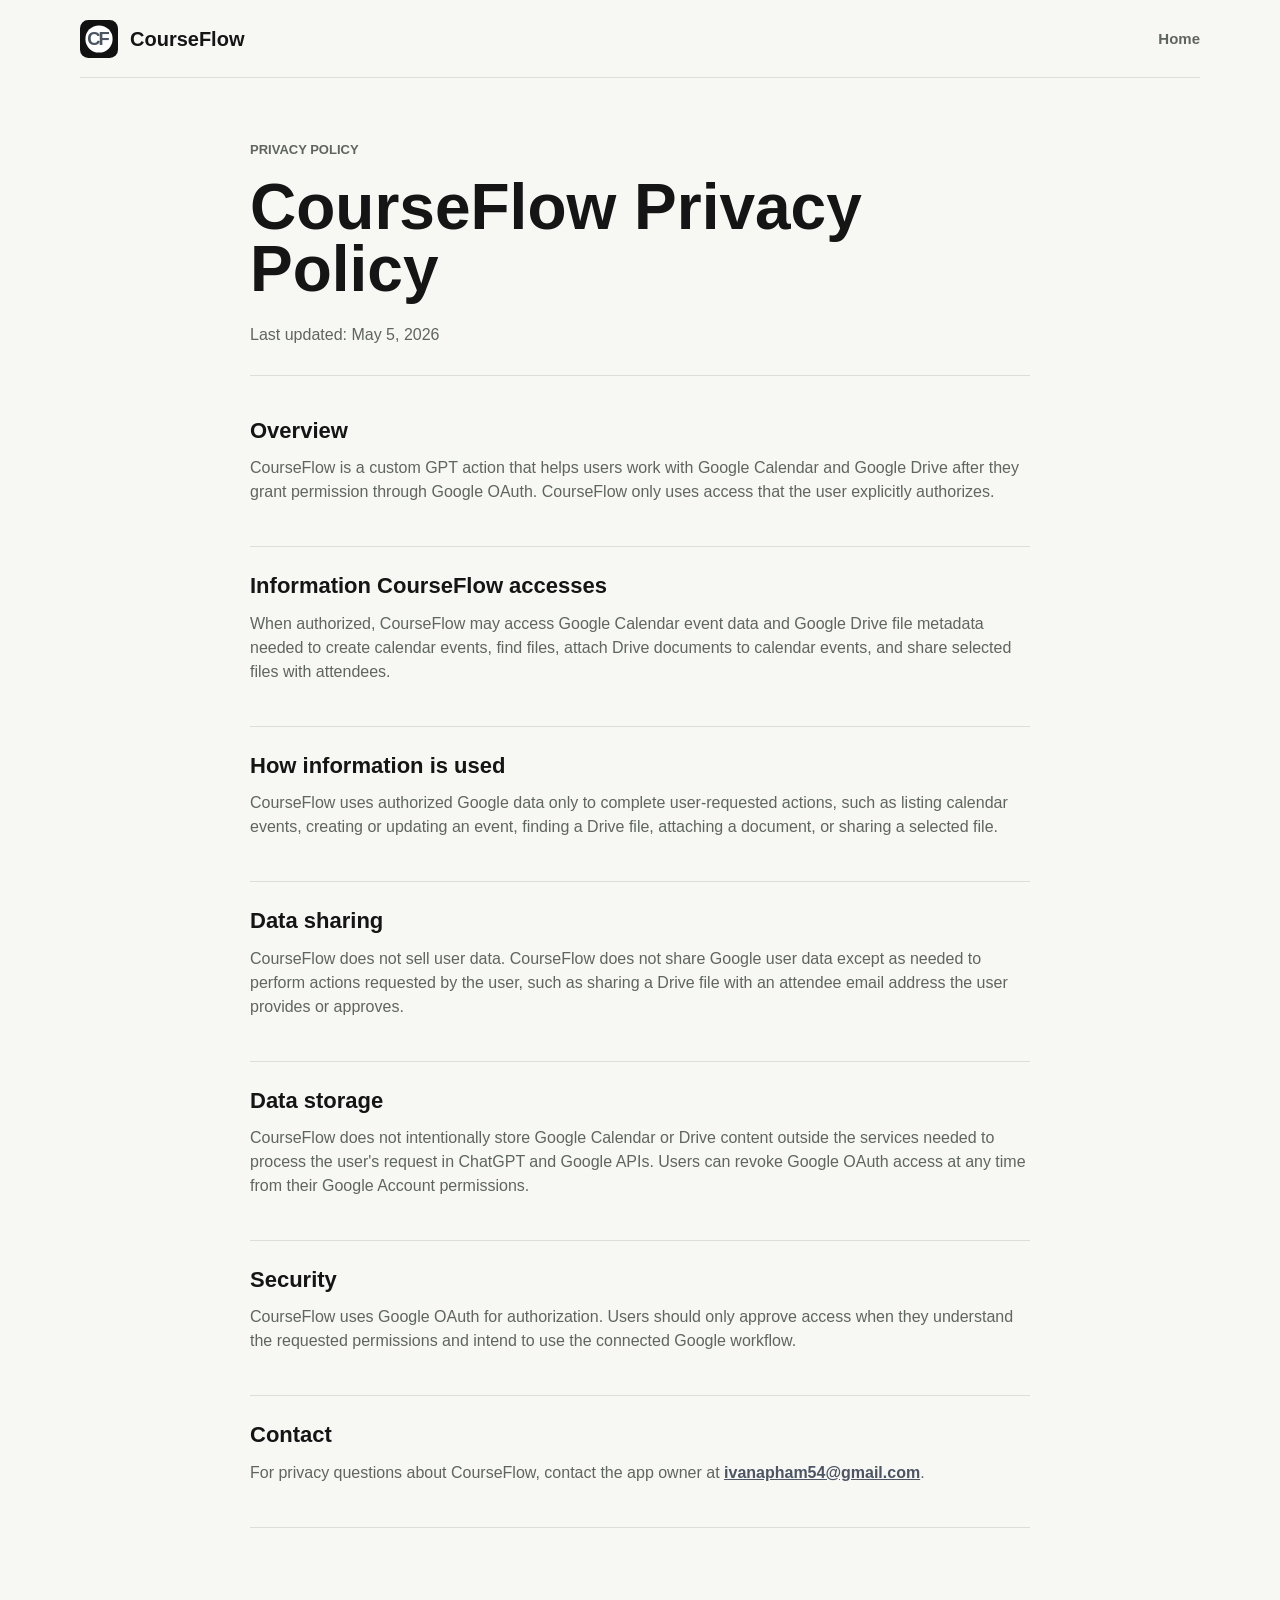
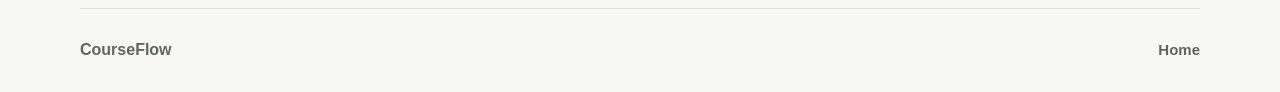
==== privacy.html @ b10309b8 "Add files via upload" ====
<!DOCTYPE html>
<html lang="en">
  <head>
    <meta charset="UTF-8" />
    <meta name="viewport" content="width=device-width, initial-scale=1.0" />
    <title>Privacy Policy | CourseFlow</title>
    <meta
      name="description"
      content="CourseFlow privacy policy for Google Calendar and Drive OAuth access."
    />
    <link rel="icon" href="./logo.svg" type="image/svg+xml" />
    <link rel="stylesheet" href="./styles.css" />
  </head>
  <body>
    <header class="site-header">
      <a class="brand" href="./index.html" aria-label="CourseFlow home">
        <img src="./logo.svg" alt="" />
        <span>CourseFlow</span>
      </a>
      <nav aria-label="Main navigation">
        <a href="./index.html">Home</a>
      </nav>
    </header>

    <main class="policy">
      <p class="eyebrow">Privacy Policy</p>
      <h1>CourseFlow Privacy Policy</h1>
      <p class="updated">Last updated: May 5, 2026</p>

      <section>
        <h2>Overview</h2>
        <p>
          CourseFlow is a custom GPT action that helps users work with Google
          Calendar and Google Drive after they grant permission through Google OAuth.
          CourseFlow only uses access that the user explicitly authorizes.
        </p>
      </section>

      <section>
        <h2>Information CourseFlow accesses</h2>
        <p>
          When authorized, CourseFlow may access Google Calendar event data and
          Google Drive file metadata needed to create calendar events, find files,
          attach Drive documents to calendar events, and share selected files with
          attendees.
        </p>
      </section>

      <section>
        <h2>How information is used</h2>
        <p>
          CourseFlow uses authorized Google data only to complete user-requested
          actions, such as listing calendar events, creating or updating an event,
          finding a Drive file, attaching a document, or sharing a selected file.
        </p>
      </section>

      <section>
        <h2>Data sharing</h2>
        <p>
          CourseFlow does not sell user data. CourseFlow does not share Google user
          data except as needed to perform actions requested by the user, such as
          sharing a Drive file with an attendee email address the user provides or
          approves.
        </p>
      </section>

      <section>
        <h2>Data storage</h2>
        <p>
          CourseFlow does not intentionally store Google Calendar or Drive content
          outside the services needed to process the user's request in ChatGPT and
          Google APIs. Users can revoke Google OAuth access at any time from their
          Google Account permissions.
        </p>
      </section>

      <section>
        <h2>Security</h2>
        <p>
          CourseFlow uses Google OAuth for authorization. Users should only approve
          access when they understand the requested permissions and intend to use the
          connected Google workflow.
        </p>
      </section>

      <section>
        <h2>Contact</h2>
        <p>
          For privacy questions about CourseFlow, contact the app owner at
          <a href="mailto:ivanapham54@gmail.com">ivanapham54@gmail.com</a>.
        </p>
      </section>
    </main>

    <footer>
      <span>CourseFlow</span>
      <a href="./index.html">Home</a>
    </footer>
  </body>
</html>
---- styles.css ----
:root {
  --bg: #f7f7f4;
  --text: #151515;
  --muted: #5f665f;
  --line: #ddddda;
  --panel: #ffffff;
  --accent: #4b5563;
  --soft: #e9ebe8;
}

* {
  box-sizing: border-box;
}

body {
  margin: 0;
  background: var(--bg);
  color: var(--text);
  font-family: Arial, Helvetica, sans-serif;
  line-height: 1.5;
}

a {
  color: inherit;
}

.site-header,
footer {
  display: flex;
  align-items: center;
  justify-content: space-between;
  width: min(1120px, calc(100% - 40px));
  margin: 0 auto;
}

.site-header {
  min-height: 78px;
  border-bottom: 1px solid var(--line);
}

.brand {
  display: inline-flex;
  align-items: center;
  gap: 12px;
  color: var(--text);
  font-size: 20px;
  font-weight: 700;
  text-decoration: none;
}

.brand img {
  width: 38px;
  height: 38px;
}

nav a,
footer a {
  color: var(--muted);
  font-size: 15px;
  font-weight: 700;
  text-decoration: none;
}

main {
  width: min(1120px, calc(100% - 40px));
  margin: 0 auto;
}

.hero {
  display: grid;
  grid-template-columns: minmax(0, 1fr) 280px;
  gap: 56px;
  align-items: center;
  min-height: calc(100vh - 160px);
  padding: 56px 0;
}

.eyebrow {
  margin: 0 0 16px;
  color: var(--accent);
  font-size: 13px;
  font-weight: 800;
  letter-spacing: 0;
  text-transform: uppercase;
}

h1,
h2,
p {
  margin-top: 0;
}

h1 {
  max-width: 760px;
  margin-bottom: 22px;
  font-size: clamp(44px, 8vw, 82px);
  line-height: 0.98;
  letter-spacing: 0;
}

.lede {
  max-width: 670px;
  margin-bottom: 0;
  color: var(--muted);
  font-size: 22px;
}

.logo-panel {
  display: grid;
  place-items: center;
  aspect-ratio: 1;
  background: var(--panel);
  border: 1px solid var(--line);
  border-radius: 8px;
}

.logo-panel img {
  width: 160px;
  height: 160px;
}

.details {
  display: grid;
  grid-template-columns: repeat(3, minmax(0, 1fr));
  gap: 1px;
  margin-bottom: 72px;
  overflow: hidden;
  background: var(--line);
  border: 1px solid var(--line);
  border-radius: 8px;
}

.details article {
  min-height: 220px;
  padding: 28px;
  background: var(--panel);
}

h2 {
  margin-bottom: 12px;
  font-size: 22px;
  line-height: 1.2;
}

.details p,
.policy p {
  color: var(--muted);
}

.policy {
  max-width: 780px;
  padding: 62px 0 80px;
}

.policy h1 {
  font-size: clamp(40px, 7vw, 64px);
}

.updated {
  padding-bottom: 28px;
  border-bottom: 1px solid var(--line);
}

.policy section {
  padding: 26px 0;
  border-bottom: 1px solid var(--line);
}

.policy a {
  color: var(--accent);
  font-weight: 700;
}

footer {
  min-height: 84px;
  color: var(--muted);
  border-top: 1px solid var(--line);
}

footer span {
  font-weight: 700;
}

@media (max-width: 760px) {
  .hero {
    grid-template-columns: 1fr;
    gap: 30px;
    min-height: auto;
  }

  .logo-panel {
    max-width: 260px;
  }

  .details {
    grid-template-columns: 1fr;
  }
}
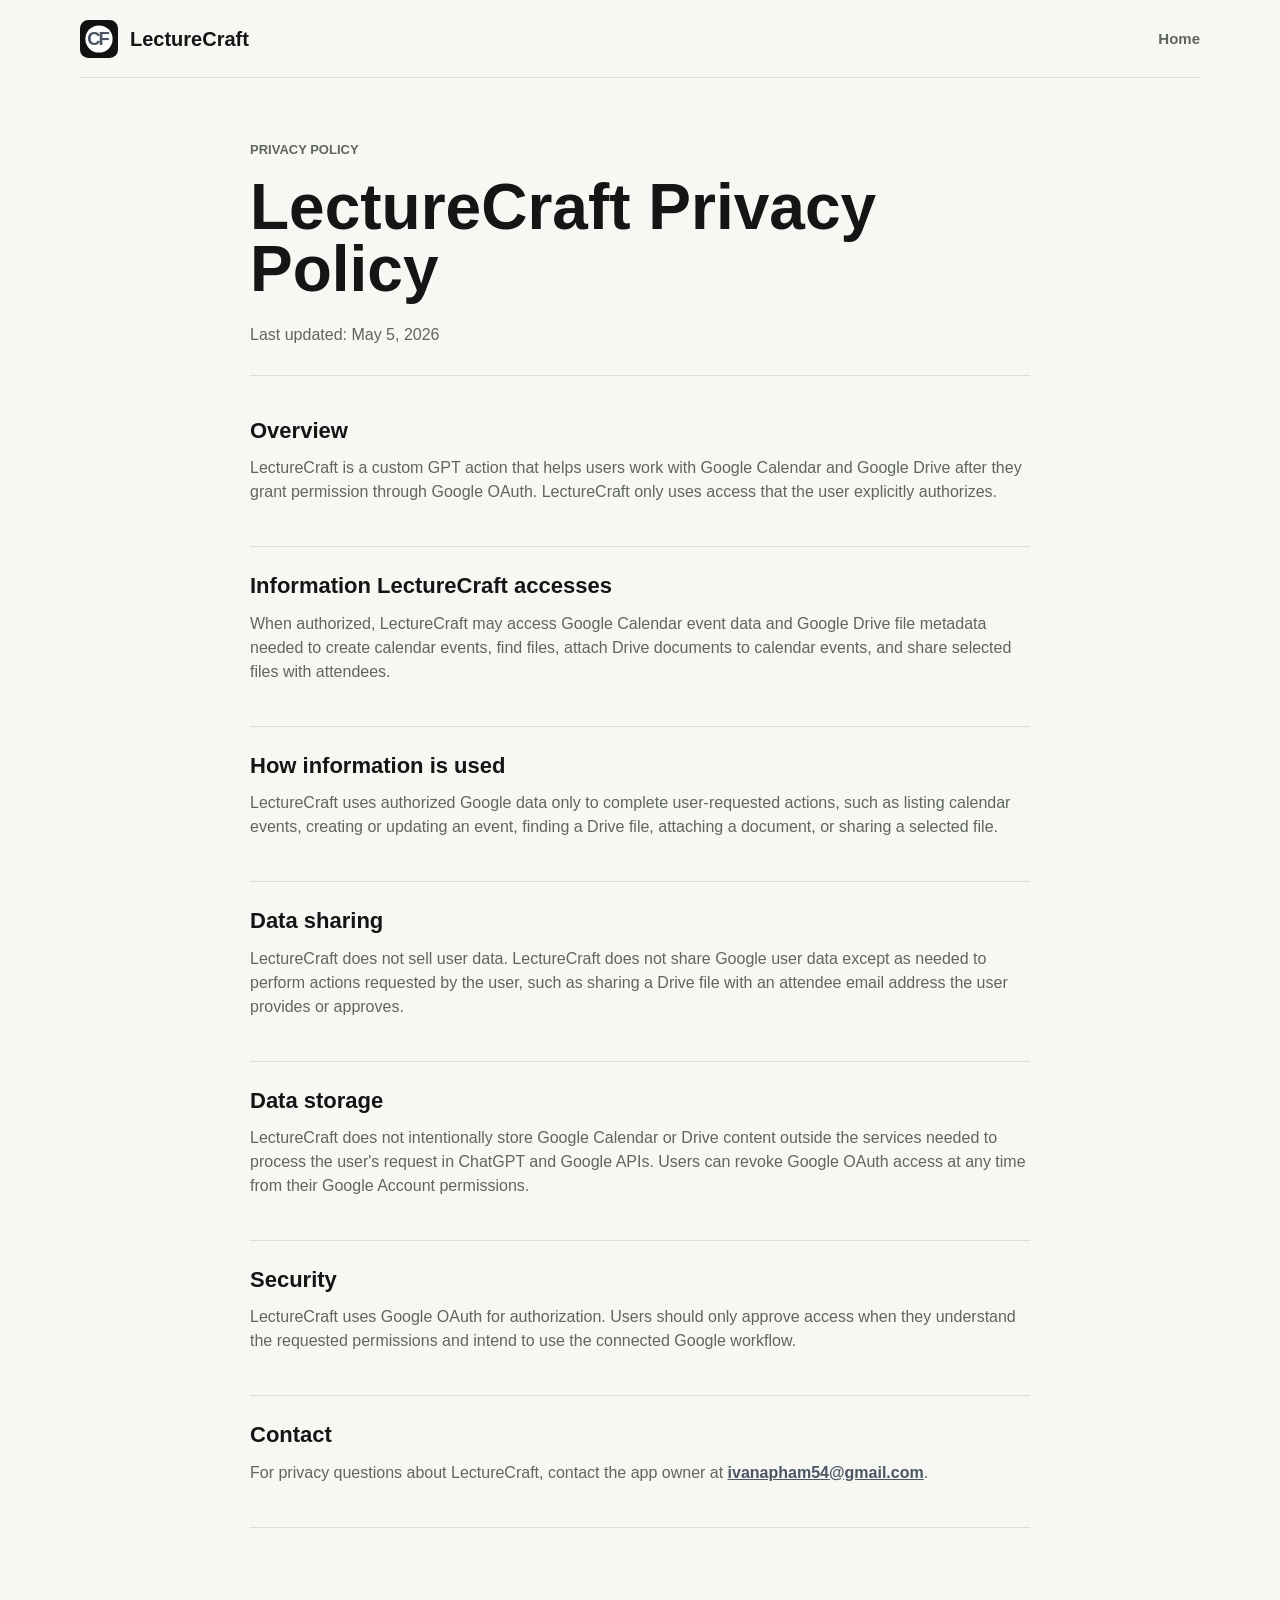
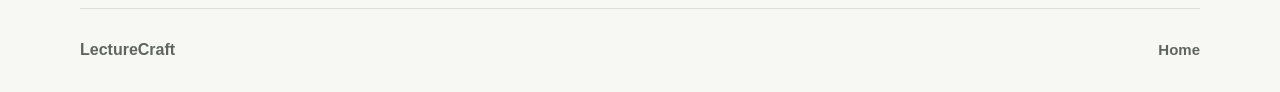
==== commit 2dd64498: "Add files via upload" ====
--- a/privacy.html
+++ b/privacy.html
@@ -3,19 +3,19 @@
   <head>
     <meta charset="UTF-8" />
     <meta name="viewport" content="width=device-width, initial-scale=1.0" />
-    <title>Privacy Policy | CourseFlow</title>
+    <title>Privacy Policy | LectureCraft</title>
     <meta
       name="description"
-      content="CourseFlow privacy policy for Google Calendar and Drive OAuth access."
+      content="LectureCraft privacy policy for Google Calendar and Drive OAuth access."
     />
     <link rel="icon" href="./logo.svg" type="image/svg+xml" />
     <link rel="stylesheet" href="./styles.css" />
   </head>
   <body>
     <header class="site-header">
-      <a class="brand" href="./index.html" aria-label="CourseFlow home">
+      <a class="brand" href="./index.html" aria-label="LectureCraft home">
         <img src="./logo.svg" alt="" />
-        <span>CourseFlow</span>
+        <span>LectureCraft</span>
       </a>
       <nav aria-label="Main navigation">
         <a href="./index.html">Home</a>
@@ -24,22 +24,22 @@
 
     <main class="policy">
       <p class="eyebrow">Privacy Policy</p>
-      <h1>CourseFlow Privacy Policy</h1>
+      <h1>LectureCraft Privacy Policy</h1>
       <p class="updated">Last updated: May 5, 2026</p>
 
       <section>
         <h2>Overview</h2>
         <p>
-          CourseFlow is a custom GPT action that helps users work with Google
+          LectureCraft is a custom GPT action that helps users work with Google
           Calendar and Google Drive after they grant permission through Google OAuth.
-          CourseFlow only uses access that the user explicitly authorizes.
+          LectureCraft only uses access that the user explicitly authorizes.
         </p>
       </section>
 
       <section>
-        <h2>Information CourseFlow accesses</h2>
+        <h2>Information LectureCraft accesses</h2>
         <p>
-          When authorized, CourseFlow may access Google Calendar event data and
+          When authorized, LectureCraft may access Google Calendar event data and
           Google Drive file metadata needed to create calendar events, find files,
           attach Drive documents to calendar events, and share selected files with
           attendees.
@@ -49,7 +49,7 @@
       <section>
         <h2>How information is used</h2>
         <p>
-          CourseFlow uses authorized Google data only to complete user-requested
+          LectureCraft uses authorized Google data only to complete user-requested
           actions, such as listing calendar events, creating or updating an event,
           finding a Drive file, attaching a document, or sharing a selected file.
         </p>
@@ -58,7 +58,7 @@
       <section>
         <h2>Data sharing</h2>
         <p>
-          CourseFlow does not sell user data. CourseFlow does not share Google user
+          LectureCraft does not sell user data. LectureCraft does not share Google user
           data except as needed to perform actions requested by the user, such as
           sharing a Drive file with an attendee email address the user provides or
           approves.
@@ -68,7 +68,7 @@
       <section>
         <h2>Data storage</h2>
         <p>
-          CourseFlow does not intentionally store Google Calendar or Drive content
+          LectureCraft does not intentionally store Google Calendar or Drive content
           outside the services needed to process the user's request in ChatGPT and
           Google APIs. Users can revoke Google OAuth access at any time from their
           Google Account permissions.
@@ -78,7 +78,7 @@
       <section>
         <h2>Security</h2>
         <p>
-          CourseFlow uses Google OAuth for authorization. Users should only approve
+          LectureCraft uses Google OAuth for authorization. Users should only approve
           access when they understand the requested permissions and intend to use the
           connected Google workflow.
         </p>
@@ -87,14 +87,14 @@
       <section>
         <h2>Contact</h2>
         <p>
-          For privacy questions about CourseFlow, contact the app owner at
+          For privacy questions about LectureCraft, contact the app owner at
           <a href="mailto:ivanapham54@gmail.com">ivanapham54@gmail.com</a>.
         </p>
       </section>
     </main>
 
     <footer>
-      <span>CourseFlow</span>
+      <span>LectureCraft</span>
       <a href="./index.html">Home</a>
     </footer>
   </body>
